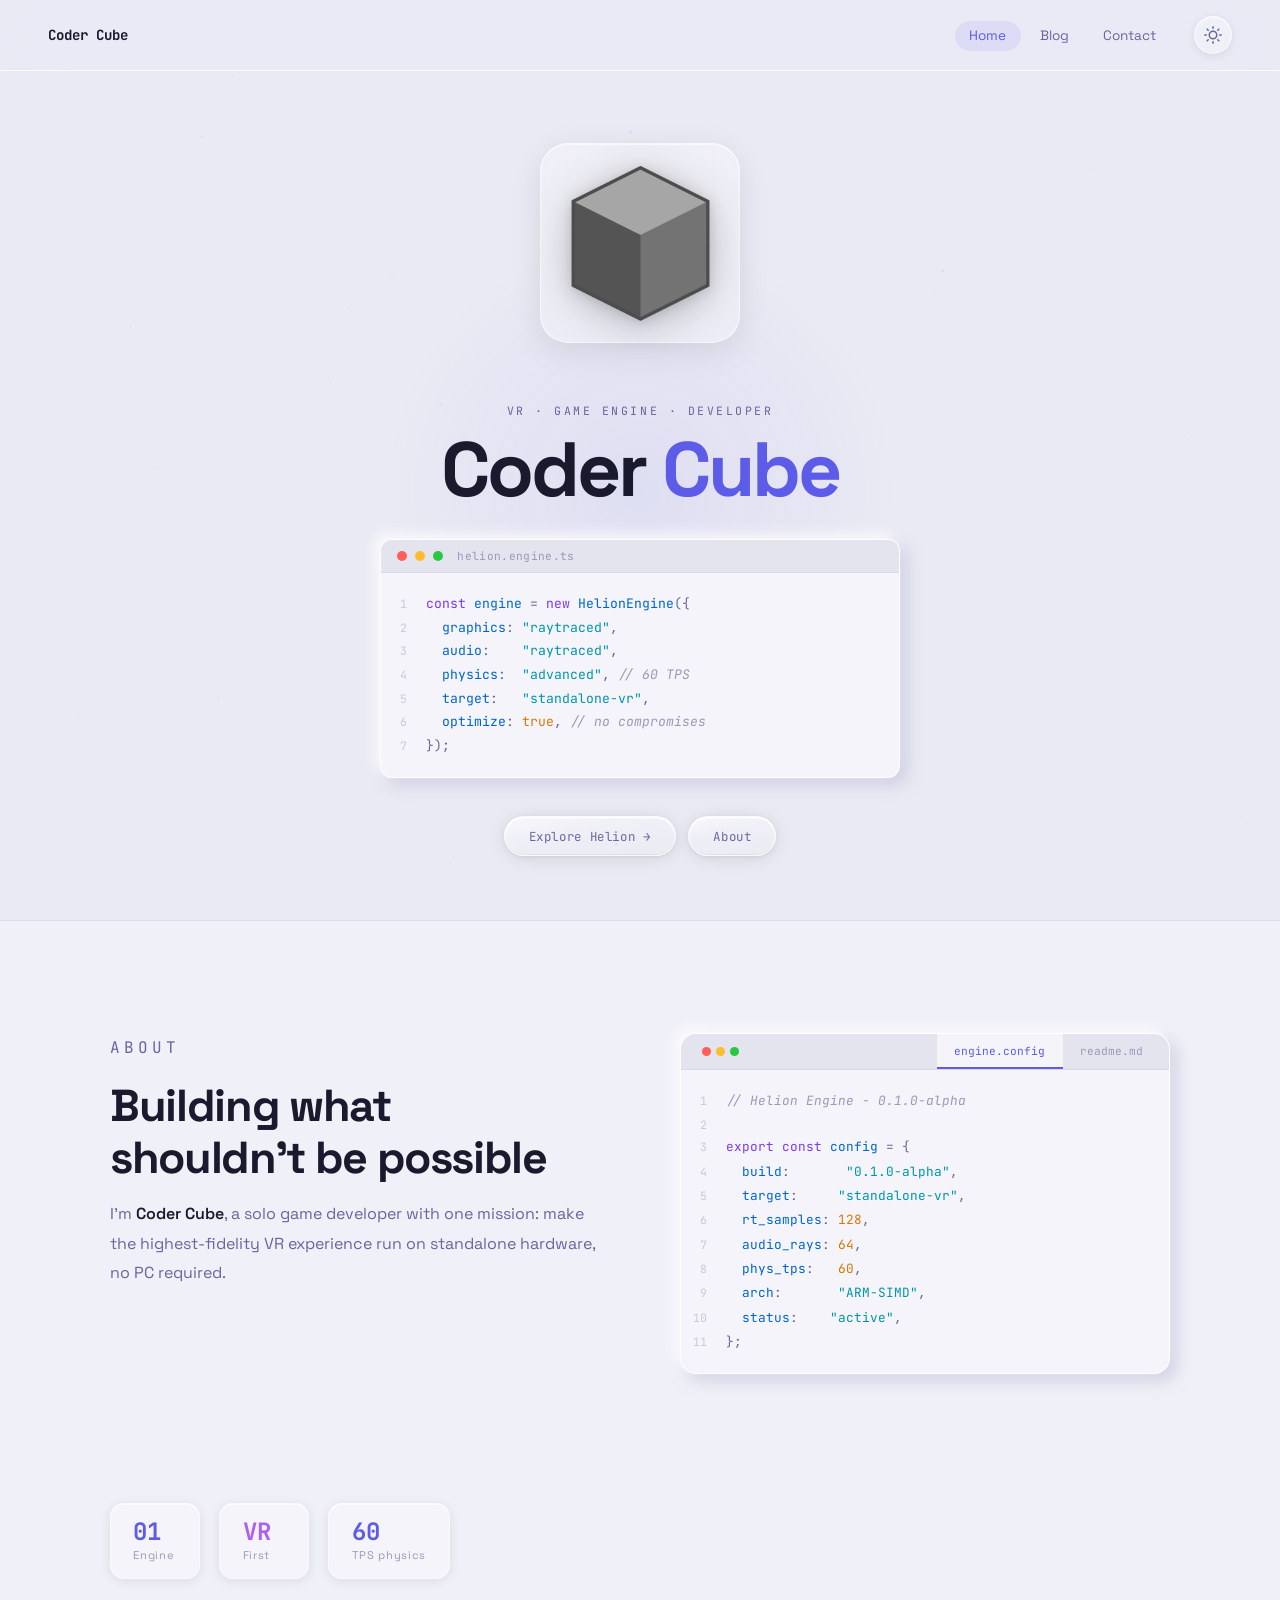
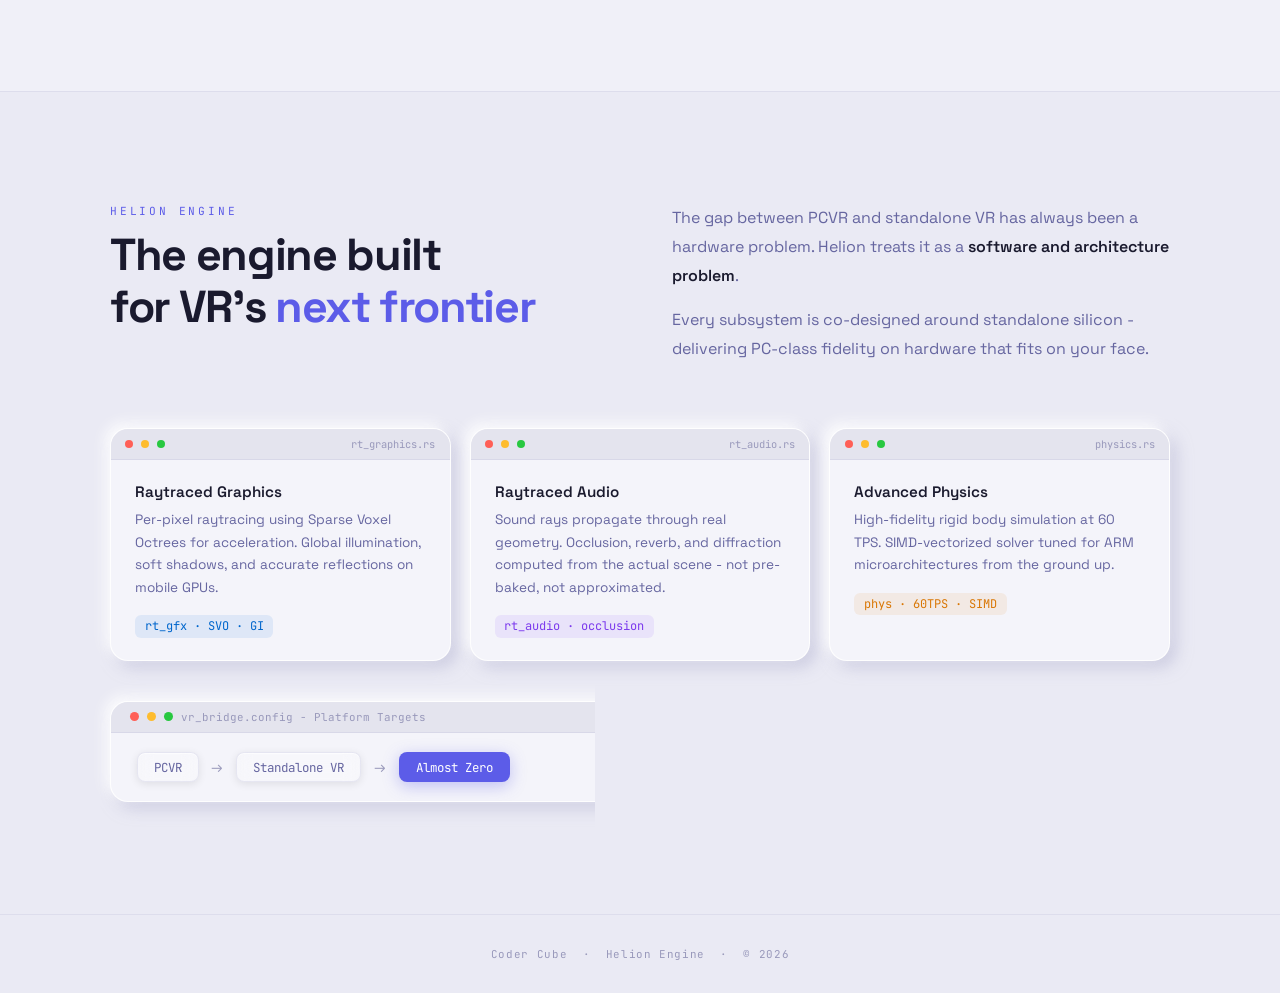
==== index.html @ 8d39a6b2 "Rename 'home.html' to 'index.html' so GitHub pages will work" ====
<!DOCTYPE html>
<html lang="en">
<head>
<meta charset="UTF-8" />
<meta name="viewport" content="width=device-width, initial-scale=1.0" />
<title>Coder Cube - Home</title>
<link href="https://fonts.googleapis.com/css2?family=Space+Grotesk:wght@300;400;500;600;700&family=JetBrains+Mono:wght@400;500;700&display=swap" rel="stylesheet" />
<link rel="stylesheet" href="site.css" />
<link rel="icon" href="uploads/cube.png" />

<template id="__bundler_thumbnail" data-bg-color="#eaeaf4">
  <svg viewBox="0 0 800 600" xmlns="http://www.w3.org/2000/svg">
    <rect width="800" height="600" fill="#eaeaf4"/>
    <rect x="260" y="180" width="280" height="240" rx="20" fill="#dddde8"/>
    <text x="400" y="420" text-anchor="middle" fill="#5c5ce8" font-size="22" font-family="monospace">Coder Cube</text>
  </svg>
</template>

<style>
  #hero {
    position: relative; min-height: 100vh;
    display: flex; flex-direction: column;
    align-items: center; justify-content: center;
    padding: 8rem 2rem 4rem; z-index: 1;
  }
  .hero-glow {
    position: absolute; width: 520px; height: 520px; border-radius: 50%;
    background: radial-gradient(circle, rgba(92,92,232,0.08) 0%, transparent 70%);
    pointer-events: none; animation: breathe 7s ease-in-out infinite;
  }
  @keyframes breathe { 0%,100%{transform:scale(1)} 50%{transform:scale(1.1)} }

  .cube-stage {
    position: relative; width: 230px; height: 230px;
    display: flex; align-items: center; justify-content: center;
    margin-bottom: 2.8rem;
  }
  .cube-nm-base {
    width: 200px; height: 200px; border-radius: 28px;
    background: var(--glass-bg);
    backdrop-filter: blur(20px);
    -webkit-backdrop-filter: blur(20px);
    border: 1px solid var(--glass-border);
    box-shadow: 0 8px 32px var(--glass-shadow), inset 0 1px 0 var(--glass-shine);
    display: flex; align-items: center; justify-content: center;
    transition: background 0.4s, box-shadow 0.4s;
  }
  .cube-img {
    width: 155px; height: 155px; object-fit: contain;
    filter: drop-shadow(0 6px 22px rgba(0,0,0,0.22)) drop-shadow(0 2px 6px rgba(0,0,0,0.14));
    animation: float 7s ease-in-out infinite;
  }
  html.dark .cube-img {
    filter: drop-shadow(0 6px 28px rgba(255,255,255,0.16)) drop-shadow(0 2px 8px rgba(255,255,255,0.08));
  }
  @keyframes float { 0%,100%{transform:translateY(0)} 50%{transform:translateY(-10px)} }

  .hero-label {
    font-family: var(--font-mono); font-size: 0.72rem;
    color: var(--mid); letter-spacing: 0.22em; text-transform: uppercase;
    margin-bottom: 0.8rem; opacity: 0; animation: fade-up 0.7s 0.1s forwards;
  }
  .hero-title {
    font-size: clamp(2.8rem, 6vw, 5.5rem); font-weight: 700;
    letter-spacing: -0.04em; text-align: center;
    line-height: 1; margin-bottom: 2rem;
    opacity: 0; animation: fade-up 0.7s 0.2s forwards;
  }
  .hero-title .accent { color: var(--accent); }

  .hero-code-wrap {
    background: var(--code-bg); border-radius: 12px;
    box-shadow: var(--nm-out); border: 1px solid var(--card-border);
    overflow: hidden; margin-bottom: 2.4rem;
    width: 100%; max-width: 520px;
    opacity: 0; animation: fade-up 0.7s 0.5s forwards;
    transition: background 0.4s, box-shadow 0.4s, border-color 0.4s;
  }

  .hero-cta {
    display: flex; gap: 0.8rem; flex-wrap: wrap;
    justify-content: center;
    opacity: 0; animation: fade-up 0.7s 0.8s forwards;
  }

  @keyframes fade-up { from{opacity:0;transform:translateY(14px)} to{opacity:1;transform:translateY(0)} }

  #about { background: var(--bg2); transition: background 0.4s; }
  .about-grid { display: grid; grid-template-columns: 1fr 1fr; gap: 5rem; align-items: start; }
  .about-text p { color: var(--mid); line-height: 1.85; font-size: 1rem; margin-bottom: 1.1rem; }
  .about-text p strong { color: var(--ink); font-weight: 600; }

  .stat-row { display: flex; gap: 1.2rem; margin-top: 2rem; flex-wrap: wrap; }
  .stat-card {
    background: var(--glass-bg); border-radius: 14px;
    /*backdrop-filter: blur(12px); -webkit-backdrop-filter: blur(12px);*/
    box-shadow: 0 2px 12px var(--glass-shadow), inset 0 1px 0 var(--glass-shine);
    border: 1px solid var(--glass-border);
    padding: 1rem 1.4rem; min-width: 90px;
    transition: background 0.4s;
  }
  .stat-card {
  transform: translateZ(0);
}
  .stat-num { font-family: var(--font-mono); font-size: 1.5rem; font-weight: 700; color: var(--accent); line-height: 1; margin-bottom: 0.25rem; }
  .stat-label { font-size: 0.7rem; color: var(--dim); letter-spacing: 0.06em; }

  .editor-panel {
    background: var(--code-bg); border-radius: 16px;
    box-shadow: var(--nm-out); border: 1px solid var(--card-border);
    overflow: hidden; transition: background 0.4s, box-shadow 0.4s, border-color 0.4s;
  }
  .editor-tabs {
    background: var(--surface); display: flex; align-items: center;
    border-bottom: 1px solid var(--tab-border); padding: 0 0.5rem;
    transition: background 0.4s, border-color 0.4s;
  }
  .editor-tab { padding: 0.6rem 1.1rem; font-family: var(--font-mono); font-size: 0.7rem; color: var(--dim); border-bottom: 2px solid transparent; cursor: default; }
  .editor-tab.active { color: var(--accent); border-bottom-color: var(--accent); background: var(--code-bg); transition: background 0.4s; }
  .editor-tab-dots { display: flex; gap: 5px; align-items: center; padding: 0 0.8rem; margin-right: auto; }
  .editor-code { padding: 1.2rem 0; font-family: var(--font-mono); font-size: 0.8rem; line-height: 1.9; }

  #helion { background: var(--bg); transition: background 0.4s; }
  .engine-top { display: grid; grid-template-columns: 1fr 1fr; gap: 4rem; align-items: start; margin-bottom: 3rem; }
  .engine-desc { color: var(--mid); line-height: 1.8; font-size: 1rem; }
  .engine-desc p { margin-bottom: 1rem; }
  .engine-desc strong { color: var(--ink); font-weight: 600; }

  .features-grid { display: grid; grid-template-columns: repeat(3,1fr); gap: 1.2rem; }
  .feature-card {
    background: var(--code-bg); border-radius: var(--radius);
    box-shadow: var(--nm-out); border: 1px solid var(--card-border);
    overflow: hidden; transition: transform 0.25s, box-shadow 0.25s, background 0.4s, border-color 0.4s;
    cursor: default;
  }
  .feature-card:hover { transform: translateY(-4px); }
  .feat-code-header {
    background: var(--surface); padding: 0.5rem 0.9rem;
    display: flex; align-items: center; gap: 0.5rem;
    border-bottom: 1px solid var(--tab-border);
    transition: background 0.4s, border-color 0.4s;
  }
  .feat-code-dot { width: 8px; height: 8px; border-radius: 50%; }
  .feat-filename { font-family: var(--font-mono); font-size: 0.65rem; color: var(--dim); margin-left: auto; }
  .feat-body { padding: 1.4rem 1.5rem; }
  .feat-title { font-size: 0.95rem; font-weight: 600; margin-bottom: 0.5rem; }
  .feat-desc { font-size: 0.85rem; color: var(--mid); line-height: 1.65; }
  .token { font-family: var(--font-mono); font-size: 0.75rem; display: inline-block; margin-top: 1rem; padding: 0.2rem 0.6rem; border-radius: 6px; }
  .token-blue   { background: rgba(0,102,204,0.09);  color: var(--code-fn); }
  .token-purple { background: rgba(124,58,237,0.09); color: var(--code-kw); }
  .token-amber  { background: rgba(217,119,6,0.09);  color: var(--code-num); }

  .vr-bar {
    margin-top: 2.5rem; background: var(--code-bg); border-radius: var(--radius);
    box-shadow: var(--nm-out); border: 1px solid var(--card-border); overflow: hidden;
    transition: background 0.4s, box-shadow 0.4s, border-color 0.4s;
  }
  .vr-bar-header {
    background: var(--surface); padding: 0.5rem 1.2rem;
    border-bottom: 1px solid var(--tab-border);
    display: flex; align-items: center; gap: 0.5rem;
    transition: background 0.4s, border-color 0.4s;
  }
  .vr-bar-title { font-family: var(--font-mono); font-size: 0.68rem; color: var(--dim); }
  .vr-bar-body {
    padding: 1.2rem 1.6rem; display: flex; align-items: center;
    justify-content: space-between; flex-wrap: wrap; gap: 1rem;
  }
  .vr-flow { display: flex; align-items: center; gap: 0.8rem; }
  .vr-node {
    padding: 0.35rem 1rem; border-radius: 8px;
    border: 1px solid var(--tab-border); color: var(--mid); font-size: 0.78rem;
    font-family: var(--font-mono);
    background: var(--glass-bg); backdrop-filter: blur(8px);
    box-shadow: 0 2px 8px var(--glass-shadow), inset 0 1px 0 var(--glass-shine);
    transition: background 0.4s, border-color 0.4s;
  }
  .vr-node.hi {
    background: var(--accent); color: #fff;
    border-color: transparent; box-shadow: 0 4px 16px rgba(92,92,232,0.35);
  }
  .vr-arrow { color: var(--dim); font-size: 0.9rem; }

  @media (max-width: 768px) {
    .about-grid, .engine-top { grid-template-columns: 1fr; gap: 2.5rem; }
    .features-grid { grid-template-columns: 1fr; }
  }
</style>
</head>
<body>

<canvas id="canvas-bg"></canvas>

<nav>
  <a href="index.html" class="nav-logo">
    Coder Cube
  </a>
  <div class="nav-right">
    <ul class="nav-links">
      <li><a href="index.html" class="active">Home</a></li>
      <li><a href="blog.html">Blog</a></li>
      <li><a href="contact.html">Contact</a></li>
    </ul>
    <button class="theme-toggle" id="themeToggle" aria-label="Toggle dark mode">
      <svg class="toggle-icon icon-sun" viewBox="0 0 24 24" fill="none" stroke-width="2" stroke-linecap="round" stroke-linejoin="round"><circle cx="12" cy="12" r="5"/><line x1="12" y1="1" x2="12" y2="3"/><line x1="12" y1="21" x2="12" y2="23"/><line x1="4.22" y1="4.22" x2="5.64" y2="5.64"/><line x1="18.36" y1="18.36" x2="19.78" y2="19.78"/><line x1="1" y1="12" x2="3" y2="12"/><line x1="21" y1="12" x2="23" y2="12"/><line x1="4.22" y1="19.78" x2="5.64" y2="18.36"/><line x1="18.36" y1="5.64" x2="19.78" y2="4.22"/></svg>
      <svg class="toggle-icon icon-moon" viewBox="0 0 24 24" fill="none" stroke-width="2" stroke-linecap="round" stroke-linejoin="round"><path d="M21 12.79A9 9 0 1 1 11.21 3 7 7 0 0 0 21 12.79z"/></svg>
    </button>
  </div>
</nav>

<!-- HERO -->
<section id="hero">
  <div class="hero-glow"></div>
  <div class="cube-stage">
    <div class="cube-nm-base">
      <img class="cube-img" src="uploads/cube.png" alt="Coder Cube" id="cubeImg" />
    </div>
  </div>
  <p class="hero-label">VR · Game Engine · Developer</p>
  <h1 class="hero-title">Coder&nbsp;<span class="accent">Cube</span></h1>
  <div class="hero-code-wrap">
    <div class="code-titlebar">
      <div class="code-dot" style="background:#ff5f57"></div>
      <div class="code-dot" style="background:#febc2e"></div>
      <div class="code-dot" style="background:#28c840"></div>
      <span class="code-filename">helion.engine.ts</span>
    </div>
    <div class="code-body">
      <div class="code-line"><span class="ln">1</span><span class="kw">const</span>&nbsp;<span class="fn">engine</span>&nbsp;<span class="pun">=</span>&nbsp;<span class="kw">new</span>&nbsp;<span class="fn">HelionEngine</span><span class="pun">({</span></div>
      <div class="code-line"><span class="ln">2</span>&nbsp;&nbsp;<span class="fn">graphics</span><span class="pun">:</span>&nbsp;<span class="str">"raytraced"</span><span class="pun">,</span></div>
      <div class="code-line"><span class="ln">3</span>&nbsp;&nbsp;<span class="fn">audio</span><span class="pun">:</span>&nbsp;&nbsp;&nbsp;&nbsp;<span class="str">"raytraced"</span><span class="pun">,</span></div>
      <div class="code-line"><span class="ln">4</span>&nbsp;&nbsp;<span class="fn">physics</span><span class="pun">:</span>&nbsp;&nbsp;<span class="str">"advanced"</span><span class="pun">,</span>&nbsp;<span class="cmt">// 60 TPS</span></div>
      <div class="code-line"><span class="ln">5</span>&nbsp;&nbsp;<span class="fn">target</span><span class="pun">:</span>&nbsp;&nbsp;&nbsp;<span class="str">"standalone-vr"</span><span class="pun">,</span></div>
      <div class="code-line"><span class="ln">6</span>&nbsp;&nbsp;<span class="fn">optimize</span><span class="pun">:</span>&nbsp;<span class="num">true</span><span class="pun">,</span>&nbsp;<span class="cmt">// no compromises</span></div>
      <div class="code-line"><span class="ln">7</span><span class="pun">});</span></div>
    </div>
  </div>
  <div class="hero-cta">
    <a href="#helion" class="btn">Explore Helion →</a>
    <a href="#about" class="btn">About</a>
  </div>
</section>

<hr class="divider" />

<!-- ABOUT -->
<section id="about">
  <div class="container">
    <div class="about-grid">
      <div class="about-text reveal">
        <p class="section-eyebrow">About</p>
        <h2 class="section-title">Building what<br>shouldn't be possible</h2>
        <p>I'm <strong>Coder Cube</strong>, a solo game developer with one mission: make the highest-fidelity VR experience run on standalone hardware, no PC required.</p>
        <p>Helion Engine bridges the gap from <strong>PCVR → Standalone VR → almost zero overhead</strong>. Every system; ray traversal, physics, audio propagation; is co-designed around standalone VR silicon from day one.</p>
        <p>Not ported. <strong>Built for it.</strong></p>
        <div class="stat-row">
          <div class="stat-card"><div class="stat-num">01</div><div class="stat-label">Engine</div></div>
          <div class="stat-card"><div class="stat-num" style="color:var(--accent2)">VR</div><div class="stat-label">First</div></div>
          <div class="stat-card"><div class="stat-num">60</div><div class="stat-label">TPS physics</div></div>
        </div>
      </div>
      <div class="editor-panel reveal">
        <div class="editor-tabs">
          <div class="editor-tab-dots">
            <div class="code-dot" style="background:#ff5f57;width:9px;height:9px"></div>
            <div class="code-dot" style="background:#febc2e;width:9px;height:9px"></div>
            <div class="code-dot" style="background:#28c840;width:9px;height:9px"></div>
          </div>
          <div class="editor-tab active">engine.config</div>
          <div class="editor-tab">readme.md</div>
        </div>
        <div class="editor-code">
          <div class="code-line"><span class="ln">1</span><span class="cmt">// Helion Engine - 0.1.0-alpha</span></div>
          <div class="code-line"><span class="ln">2</span></div>
          <div class="code-line"><span class="ln">3</span><span class="kw">export</span>&nbsp;<span class="kw">const</span>&nbsp;<span class="fn">config</span>&nbsp;<span class="pun">= {</span></div>
          <div class="code-line"><span class="ln">4</span>&nbsp;&nbsp;<span class="fn">build</span><span class="pun">:</span>&nbsp;&nbsp;&nbsp;&nbsp;&nbsp;&nbsp;&nbsp;<span class="str">"0.1.0-alpha"</span><span class="pun">,</span></div>
          <div class="code-line"><span class="ln">5</span>&nbsp;&nbsp;<span class="fn">target</span><span class="pun">:</span>&nbsp;&nbsp;&nbsp;&nbsp;&nbsp;<span class="str">"standalone-vr"</span><span class="pun">,</span></div>
          <div class="code-line"><span class="ln">6</span>&nbsp;&nbsp;<span class="fn">rt_samples</span><span class="pun">:</span>&nbsp;<span class="num">128</span><span class="pun">,</span></div>
          <div class="code-line"><span class="ln">7</span>&nbsp;&nbsp;<span class="fn">audio_rays</span><span class="pun">:</span>&nbsp;<span class="num">64</span><span class="pun">,</span></div>
          <div class="code-line"><span class="ln">8</span>&nbsp;&nbsp;<span class="fn">phys_tps</span><span class="pun">:</span>&nbsp;&nbsp;&nbsp;<span class="num">60</span><span class="pun">,</span></div>
          <div class="code-line"><span class="ln">9</span>&nbsp;&nbsp;<span class="fn">arch</span><span class="pun">:</span>&nbsp;&nbsp;&nbsp;&nbsp;&nbsp;&nbsp;&nbsp;<span class="str">"ARM-SIMD"</span><span class="pun">,</span></div>
          <div class="code-line"><span class="ln">10</span>&nbsp;&nbsp;<span class="fn">status</span><span class="pun">:</span>&nbsp;&nbsp;&nbsp;&nbsp;<span class="str">"active"</span><span class="pun">,</span></div>
          <div class="code-line"><span class="ln">11</span><span class="pun">};</span></div>
        </div>
      </div>
    </div>
  </div>
</section>

<hr class="divider" />

<!-- HELION ENGINE -->
<section id="helion">
  <div class="container">
    <div class="engine-top reveal">
      <div>
        <p class="section-eyebrow">Helion Engine</p>
        <h2 class="section-title">The engine built<br>for VR's <span style="color:var(--accent)">next frontier</span></h2>
      </div>
      <div class="engine-desc">
        <p>The gap between PCVR and standalone VR has always been a hardware problem. Helion treats it as a <strong>software and architecture problem</strong>.</p>
        <p>Every subsystem is co-designed around standalone silicon - delivering PC-class fidelity on hardware that fits on your face.</p>
      </div>
    </div>
    <div class="features-grid">
      <div class="feature-card reveal">
        <div class="feat-code-header">
          <div class="feat-code-dot" style="background:#ff5f57"></div>
          <div class="feat-code-dot" style="background:#febc2e"></div>
          <div class="feat-code-dot" style="background:#28c840"></div>
          <span class="feat-filename">rt_graphics.rs</span>
        </div>
        <div class="feat-body">
          <div class="feat-title">Raytraced Graphics</div>
          <p class="feat-desc">Per-pixel raytracing using Sparse Voxel Octrees for acceleration. Global illumination, soft shadows, and accurate reflections on mobile GPUs.</p>
          <span class="token token-blue">rt_gfx · SVO · GI</span>
        </div>
      </div>
      <div class="feature-card reveal">
        <div class="feat-code-header">
          <div class="feat-code-dot" style="background:#ff5f57"></div>
          <div class="feat-code-dot" style="background:#febc2e"></div>
          <div class="feat-code-dot" style="background:#28c840"></div>
          <span class="feat-filename">rt_audio.rs</span>
        </div>
        <div class="feat-body">
          <div class="feat-title">Raytraced Audio</div>
          <p class="feat-desc">Sound rays propagate through real geometry. Occlusion, reverb, and diffraction computed from the actual scene - not pre-baked, not approximated.</p>
          <span class="token token-purple">rt_audio · occlusion</span>
        </div>
      </div>
      <div class="feature-card reveal">
        <div class="feat-code-header">
          <div class="feat-code-dot" style="background:#ff5f57"></div>
          <div class="feat-code-dot" style="background:#febc2e"></div>
          <div class="feat-code-dot" style="background:#28c840"></div>
          <span class="feat-filename">physics.rs</span>
        </div>
        <div class="feat-body">
          <div class="feat-title">Advanced Physics</div>
          <p class="feat-desc">High-fidelity rigid body simulation at 60 TPS. SIMD-vectorized solver tuned for ARM microarchitectures from the ground up.</p>
          <span class="token token-amber">phys · 60TPS · SIMD</span>
        </div>
      </div>
    </div>
    <div class="vr-bar reveal">
      <div class="vr-bar-header">
        <div class="feat-code-dot" style="background:#ff5f57;width:9px;height:9px"></div>
        <div class="feat-code-dot" style="background:#febc2e;width:9px;height:9px"></div>
        <div class="feat-code-dot" style="background:#28c840;width:9px;height:9px"></div>
        <span class="vr-bar-title">vr_bridge.config - Platform Targets</span>
      </div>
      <div class="vr-bar-body">
        <div class="vr-flow">
          <span class="vr-node">PCVR</span>
          <span class="vr-arrow">→</span>
          <span class="vr-node">Standalone VR</span>
          <span class="vr-arrow">→</span>
          <span class="vr-node hi">Almost Zero</span>
        </div>
        <span style="font-family:var(--font-mono);font-size:0.72rem;color:var(--dim)">// bridging the gap</span>
      </div>
    </div>
  </div>
</section>

<footer>Coder Cube &nbsp;·&nbsp; Helion Engine &nbsp;·&nbsp; © 2026</footer>

<script>
document.getElementById('themeToggle').addEventListener('click', () => {
  const dark = document.documentElement.classList.toggle('dark');
  localStorage.setItem('cc-theme', dark ? 'dark' : 'light');
});

const canvas = document.getElementById('canvas-bg');
const ctx = canvas.getContext('2d');
let W, H, pts = [];
function resize(){ W = canvas.width = innerWidth; H = canvas.height = innerHeight; }
resize(); window.addEventListener('resize', resize);
for(let i=0;i<40;i++) pts.push({ x:Math.random()*W, y:Math.random()*H, vx:(Math.random()-.5)*.15, vy:(Math.random()-.5)*.15, r:Math.random()*1.2+.4, a:Math.random()*.2+.05 });
function draw(){
  ctx.clearRect(0,0,W,H);
  for(let i=0;i<pts.length;i++){
    const p=pts[i];
    for(let j=i+1;j<pts.length;j++){
      const q=pts[j],d=Math.hypot(p.x-q.x,p.y-q.y);
      if(d<130){ ctx.strokeStyle=`rgba(92,92,232,${.05*(1-d/130)})`; ctx.lineWidth=.5; ctx.beginPath(); ctx.moveTo(p.x,p.y); ctx.lineTo(q.x,q.y); ctx.stroke(); }
    }
    ctx.beginPath(); ctx.arc(p.x,p.y,p.r,0,Math.PI*2);
    ctx.fillStyle=`rgba(92,92,232,${p.a})`; ctx.fill();
    p.x+=p.vx; p.y+=p.vy;
    if(p.x<0||p.x>W) p.vx*=-1;
    if(p.y<0||p.y>H) p.vy*=-1;
  }
  requestAnimationFrame(draw);
}
draw();

const stage = document.querySelector('.cube-stage');
const img = document.getElementById('cubeImg');
document.addEventListener('mousemove', e => {
  const r = stage.getBoundingClientRect();
  const dx = (e.clientX-(r.left+r.width/2))/200;
  const dy = (e.clientY-(r.top+r.height/2))/200;
  img.style.transform = `perspective(500px) rotateY(${dx*14}deg) rotateX(${-dy*10}deg)`;
});

const io = new IntersectionObserver(entries => {
  entries.forEach(e => { if(e.isIntersecting){ e.target.classList.add('visible'); io.unobserve(e.target); }});
}, {threshold:0.1});
document.querySelectorAll('.reveal').forEach(r => io.observe(r));
</script>
</body>
</html>
---- site.css ----
/* ═══════════════════════════════════════════
   site.css — shared styles for all pages
   Coder Cube portfolio
═══════════════════════════════════════════ */

/* ── Variables ── */
:root {
  --bg:      #eaeaf4;
  --bg2:     #f0f0f8;
  --surface: #e4e4ee;
  --code-bg: #f4f4fa;

  --accent:  #5c5ce8;
  --accent2: #b060f0;
  --accentd: #3a3ab8;

  --ink:  #1a1a2e;
  --mid:  #6666a0;
  --dim:  #9999bb;

  --code-str: #0095a8;
  --code-kw:  #7c3aed;
  --code-fn:  #0066cc;
  --code-num: #d97706;
  --code-cmt: #9999bb;
  --code-ln:  #c8c8de;

  --nm-light: rgba(255,255,255,0.88);
  --nm-dark:  rgba(175,175,205,0.55);
  --nm-out:   -5px -5px 14px var(--nm-light), 6px 6px 16px var(--nm-dark);
  --nm-in:    inset 4px 4px 10px var(--nm-dark), inset -3px -3px 8px var(--nm-light);

  --nav-bg:      rgba(234,234,244,0.6);
  --nav-border:  rgba(255,255,255,0.75);
  --divider:     rgba(180,180,210,0.25);
  --card-border: rgba(255,255,255,0.9);
  --tab-border:  rgba(180,180,210,0.25);

  --glass-bg:       rgba(255,255,255,0.28);
  --glass-border:   rgba(255,255,255,0.55);
  --glass-shine:    rgba(255,255,255,0.65);
  --glass-shadow:   rgba(0,0,0,0.09);
  --glass-hover-bg: rgba(255,255,255,0.42);

  --font-head: 'Space Grotesk', sans-serif;
  --font-mono: 'JetBrains Mono', monospace;
  --radius: 18px;
}

html.dark {
  --bg:      #080808;
  --bg2:     #0d0d0d;
  --surface: #111111;
  --code-bg: #0a0a0a;

  --ink:  #f0f0f0;
  --mid:  #888899;
  --dim:  #404050;

  --code-str: #34d4ee;
  --code-kw:  #b79dfa;
  --code-fn:  #70b5fa;
  --code-num: #fb923c;
  --code-cmt: #444455;
  --code-ln:  #252530;

  --nm-light: rgba(255,255,255,0.03);
  --nm-dark:  rgba(0,0,0,0.7);
  --nm-out:   -4px -4px 12px var(--nm-light), 5px 5px 16px var(--nm-dark);
  --nm-in:    inset 3px 3px 8px var(--nm-dark), inset -2px -2px 6px var(--nm-light);

  --nav-bg:      rgba(8,8,8,0.85);
  --nav-border:  rgba(255,255,255,0.06);
  --divider:     rgba(255,255,255,0.05);
  --card-border: rgba(255,255,255,0.06);
  --tab-border:  rgba(255,255,255,0.06);

  --glass-bg:       rgba(255,255,255,0.06);
  --glass-border:   rgba(255,255,255,0.13);
  --glass-shine:    rgba(255,255,255,0.06);
  --glass-shadow:   rgba(0,0,0,0.6);
  --glass-hover-bg: rgba(255,255,255,0.11);
}

/* ── Reset ── */
*, *::before, *::after { box-sizing: border-box; margin: 0; padding: 0; }
html { scroll-behavior: smooth; }
body {
  background: var(--bg);
  color: var(--ink);
  font-family: var(--font-head);
  overflow-x: hidden;
  transition: background 0.4s ease, color 0.4s ease;
  min-height: 100vh;
}

/* ── NAV ── */
nav {
  position: fixed; top: 0; left: 0; right: 0; z-index: 100;
  display: flex; align-items: center; justify-content: space-between;
  padding: 1rem 3rem;
  background: var(--nav-bg);
  backdrop-filter: blur(28px) saturate(180%);
  -webkit-backdrop-filter: blur(28px) saturate(180%);
  border-bottom: 1px solid var(--nav-border);
  transition: background 0.4s, border-color 0.4s;
}
.nav-logo {
  font-family: var(--font-mono); font-size: 0.88rem;
  color: var(--ink); text-decoration: none; font-weight: 700;
  display: flex; align-items: center; gap: 0.55rem;
  transition: color 0.2s;
}
.nav-logo:hover { color: var(--accent); }
.nav-logo-badge {
  background: var(--accent); color: #fff;
  font-size: 0.6rem; padding: 0.15rem 0.5rem;
  border-radius: 4px; font-weight: 500; letter-spacing: 0.06em;
}
.nav-right { display: flex; align-items: center; gap: 1.5rem; }
.nav-links { display: flex; gap: 0.3rem; list-style: none; }
.nav-links a {
  color: var(--mid); text-decoration: none; font-size: 0.85rem;
  padding: 0.4rem 0.9rem; border-radius: 20px;
  transition: color 0.2s, background 0.2s;
}
.nav-links a:hover { color: var(--accent); background: rgba(92,92,232,0.07); }
.nav-links a.active { color: var(--accent); background: rgba(92,92,232,0.1); }

/* Theme toggle */
.theme-toggle {
  width: 38px; height: 38px; border-radius: 50%;
  background: var(--glass-bg);
  backdrop-filter: blur(12px);
  -webkit-backdrop-filter: blur(12px);
  border: 1px solid var(--glass-border);
  box-shadow: 0 2px 8px var(--glass-shadow), inset 0 1px 0 var(--glass-shine);
  display: flex; align-items: center; justify-content: center;
  cursor: pointer; position: relative; overflow: hidden;
  transition: background 0.2s, box-shadow 0.2s;
  flex-shrink: 0;
}
.theme-toggle:hover { background: var(--glass-hover-bg); }
.theme-toggle:active { box-shadow: inset 0 2px 6px rgba(0,0,0,0.15); }
.toggle-icon {
  position: absolute; width: 18px; height: 18px;
  transition: transform 0.45s cubic-bezier(0.34,1.56,0.64,1), opacity 0.3s;
  stroke: var(--mid);
}
.icon-sun  { opacity: 1; transform: rotate(0deg) scale(1); }
.icon-moon { opacity: 0; transform: rotate(-90deg) scale(0.5); }
html.dark .icon-sun  { opacity: 0; transform: rotate(90deg) scale(0.5); }
html.dark .icon-moon { opacity: 1; transform: rotate(0deg) scale(1); }

/* ── GLASS BUTTONS ── */
.btn {
  display: inline-flex; align-items: center; gap: 0.5rem;
  padding: 0.65rem 1.5rem; border-radius: 50px;
  font-family: var(--font-mono); font-size: 0.78rem;
  letter-spacing: 0.05em; text-decoration: none;
  cursor: pointer; user-select: none;
  /* layered gradient: bright top edge → semi-transparent body */
  background:
    linear-gradient(
      160deg,
      rgba(255,255,255,0.55) 0%,
      rgba(255,255,255,0.18) 40%,
      rgba(255,255,255,0.10) 100%
    );
  backdrop-filter: blur(28px) saturate(200%);
  -webkit-backdrop-filter: blur(28px) saturate(200%);
  border: 1px solid rgba(255,255,255,0.65);
  box-shadow:
    0 2px 18px rgba(0,0,0,0.10),
    0 1px 4px rgba(0,0,0,0.07),
    inset 0 1.5px 0 rgba(255,255,255,0.90),
    inset 0 -1px 0 rgba(0,0,0,0.06),
    inset 1px 0 0 rgba(255,255,255,0.35),
    inset -1px 0 0 rgba(255,255,255,0.35);
  color: var(--mid);
  transition: background 0.22s ease, box-shadow 0.22s ease,
              color 0.2s ease, transform 0.15s ease, border-color 0.2s ease;
  white-space: nowrap;
  position: relative; overflow: hidden;
}
/* subtle inner sheen overlay */
.btn::before {
  content: '';
  position: absolute; inset: 0;
  border-radius: inherit;
  background: linear-gradient(180deg, rgba(255,255,255,0.22) 0%, transparent 60%);
  pointer-events: none;
}
.btn:hover {
  background:
    linear-gradient(
      160deg,
      rgba(255,255,255,0.70) 0%,
      rgba(255,255,255,0.28) 40%,
      rgba(255,255,255,0.16) 100%
    );
  box-shadow:
    0 6px 28px rgba(0,0,0,0.13),
    0 2px 6px rgba(0,0,0,0.08),
    inset 0 1.5px 0 rgba(255,255,255,0.95),
    inset 0 -1px 0 rgba(0,0,0,0.06),
    inset 1px 0 0 rgba(255,255,255,0.4),
    inset -1px 0 0 rgba(255,255,255,0.4);
  transform: translateY(-1px);
  color: var(--ink);
}
.btn:active {
  transform: translateY(0);
  box-shadow:
    0 1px 4px rgba(0,0,0,0.10),
    inset 0 2px 8px rgba(0,0,0,0.10),
    inset 0 1px 0 rgba(255,255,255,0.6);
}

/* Dark mode glass */
html.dark .btn {
  background:
    linear-gradient(
      160deg,
      rgba(255,255,255,0.14) 0%,
      rgba(255,255,255,0.06) 50%,
      rgba(255,255,255,0.03) 100%
    );
  border-color: rgba(255,255,255,0.16);
  box-shadow:
    0 2px 20px rgba(0,0,0,0.55),
    0 1px 4px rgba(0,0,0,0.4),
    inset 0 1.5px 0 rgba(255,255,255,0.14),
    inset 0 -1px 0 rgba(0,0,0,0.3);
}
html.dark .btn::before {
  background: linear-gradient(180deg, rgba(255,255,255,0.07) 0%, transparent 60%);
}
html.dark .btn:hover {
  background:
    linear-gradient(
      160deg,
      rgba(255,255,255,0.20) 0%,
      rgba(255,255,255,0.10) 50%,
      rgba(255,255,255,0.05) 100%
    );
  box-shadow:
    0 6px 32px rgba(0,0,0,0.6),
    0 2px 8px rgba(0,0,0,0.45),
    inset 0 1.5px 0 rgba(255,255,255,0.18),
    inset 0 -1px 0 rgba(0,0,0,0.3);
  color: var(--ink);
}
html.dark .btn:active {
  box-shadow:
    0 1px 4px rgba(0,0,0,0.5),
    inset 0 2px 10px rgba(0,0,0,0.4),
    inset 0 1px 0 rgba(255,255,255,0.08);
}

/* Platform-specific hover colors */
.btn-email:hover   { background: linear-gradient(160deg,rgba(255,255,255,0.7) 0%,rgba(92,92,232,0.15) 100%);  border-color: rgba(92,92,232,0.35);  color: var(--accent); }
.btn-youtube:hover { background: linear-gradient(160deg,rgba(255,255,255,0.7) 0%,rgba(255,50,50,0.12) 100%);  border-color: rgba(255,50,50,0.3);   color: #c40000; }
.btn-github:hover  { background: linear-gradient(160deg,rgba(255,255,255,0.7) 0%,rgba(80,80,100,0.12) 100%);  border-color: rgba(80,80,100,0.25);  color: var(--ink); }

html.dark .btn-email:hover   { background: linear-gradient(160deg,rgba(255,255,255,0.14) 0%,rgba(130,130,255,0.22) 100%); border-color: rgba(130,130,255,0.35); color: #b0b0ff; }
html.dark .btn-youtube:hover { background: linear-gradient(160deg,rgba(255,255,255,0.14) 0%,rgba(255,60,60,0.22) 100%);   border-color: rgba(255,80,80,0.35);   color: #ff7070; }
html.dark .btn-github:hover  { background: linear-gradient(160deg,rgba(255,255,255,0.14) 0%,rgba(210,210,230,0.14) 100%); border-color: rgba(210,210,230,0.25); color: #ddd; }

/* ── LAYOUT ── */
.container { max-width: 1060px; margin: 0 auto; }
section { position: relative; z-index: 1; padding: 7rem 3rem; }
.divider { height: 1px; background: var(--divider); border: none; transition: background 0.4s; }

.section-eyebrow {
  font-family: var(--font-mono); font-size: 0.7rem;
  color: var(--accent); letter-spacing: 0.25em; text-transform: uppercase;
  margin-bottom: 0.7rem;
}
.section-title {
  font-size: clamp(1.8rem, 3.5vw, 2.8rem); font-weight: 700;
  letter-spacing: -0.03em; line-height: 1.15; margin-bottom: 1rem;
}

/* ── REVEAL (fade + blur + slide) ── */
.reveal {
  opacity: 0;
  transform: translateY(22px);
  filter: blur(6px);
  transition: opacity 1.3s ease, transform 1.3s ease, filter 1.3s ease;
}
.reveal.visible {
  opacity: 1;
  transform: none;
  filter: blur(0);
}

/* ── CODE TOKENS ── */
.kw  { color: var(--code-kw); }
.fn  { color: var(--code-fn); }
.str { color: var(--code-str); }
.num { color: var(--code-num); }
.cmt { color: var(--code-cmt); font-style: italic; }
.pun { color: var(--mid); }
.ln  { min-width: 2.8rem; text-align: right; padding-right: 1.2rem;
       color: var(--code-ln); font-size: 0.72rem; user-select: none; }
.code-line { display: flex; align-items: baseline; padding: 0 1.2rem 0 0; }
.code-body {
  padding: 1.2rem 0; font-family: var(--font-mono);
  font-size: 0.82rem; line-height: 1.8;
}

/* Code titlebar pattern */
.code-titlebar {
  background: var(--surface); padding: 0.55rem 1rem;
  display: flex; align-items: center; gap: 0.5rem;
  border-bottom: 1px solid var(--tab-border);
  transition: background 0.4s, border-color 0.4s;
}
.code-dot { width: 10px; height: 10px; border-radius: 50%; }
.code-filename {
  font-family: var(--font-mono); font-size: 0.7rem;
  color: var(--dim); margin-left: 0.4rem; letter-spacing: 0.03em;
}

/* ── FOOTER ── */
footer {
  text-align: center; padding: 2rem;
  border-top: 1px solid var(--divider);
  font-family: var(--font-mono); font-size: 0.68rem; color: var(--dim);
  background: var(--bg); letter-spacing: 0.06em;
  transition: background 0.4s, border-color 0.4s;
}

/* ── CANVAS ── */
#canvas-bg { position: fixed; inset: 0; z-index: 0; pointer-events: none; opacity: 0.45; }

/* ── MOBILE ── */
@media (max-width: 768px) {
  nav { padding: 0.9rem 1.4rem; }
  .nav-links li:not(:last-child) { display: none; }
  section { padding: 5rem 1.4rem; }
}
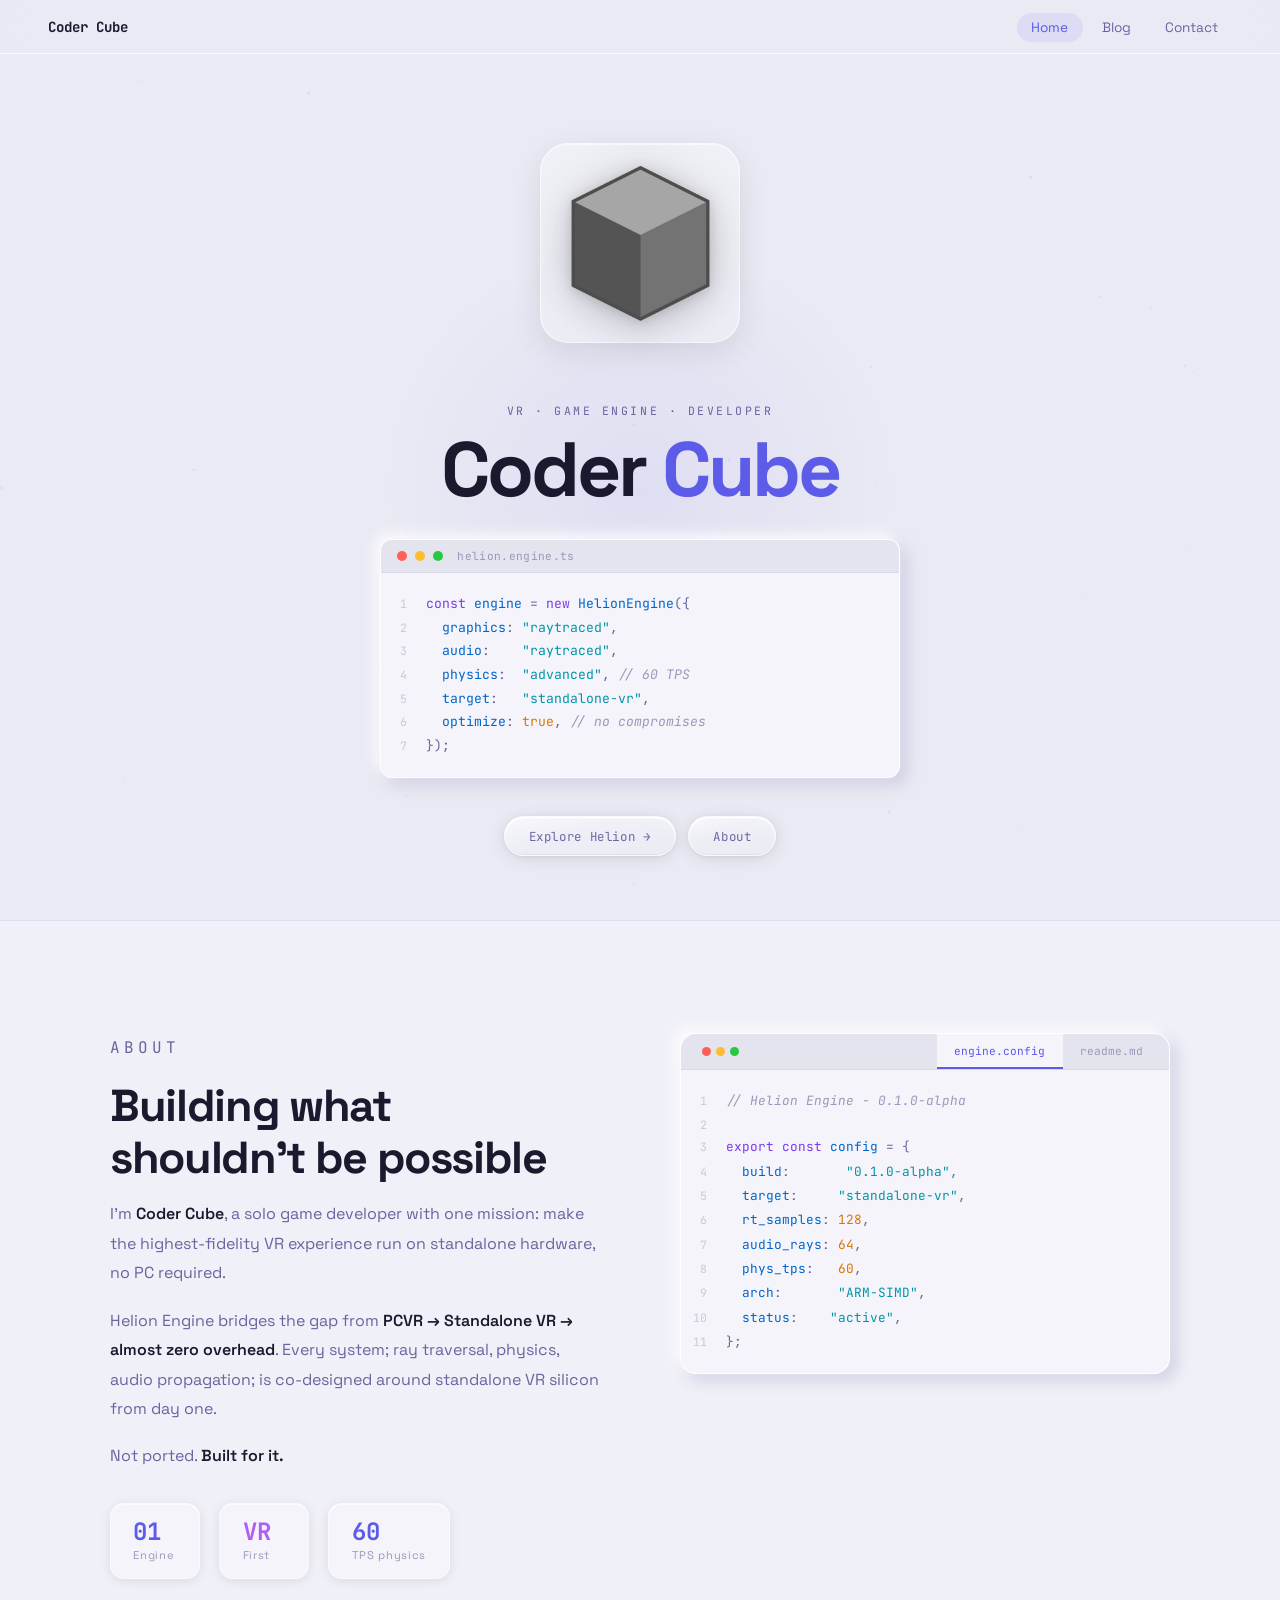
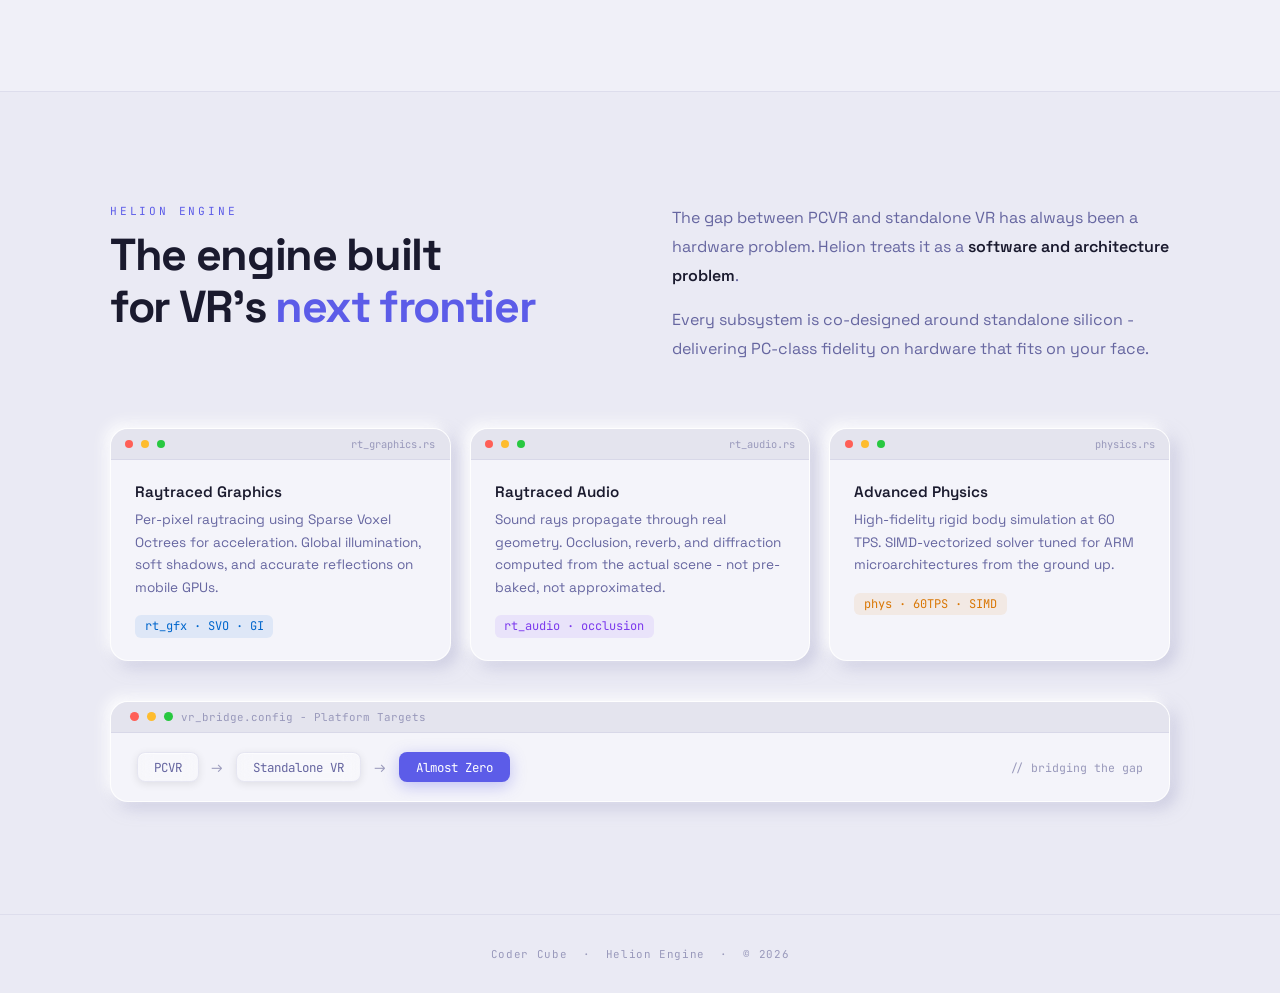
==== commit 84eaca91: "Update Discord contact card to say 'discord.ts' and replace dark mode toggle to be locked to system " ====
--- a/index.html
+++ b/index.html
@@ -201,10 +201,6 @@
       <li><a href="blog.html">Blog</a></li>
       <li><a href="contact.html">Contact</a></li>
     </ul>
-    <button class="theme-toggle" id="themeToggle" aria-label="Toggle dark mode">
-      <svg class="toggle-icon icon-sun" viewBox="0 0 24 24" fill="none" stroke-width="2" stroke-linecap="round" stroke-linejoin="round"><circle cx="12" cy="12" r="5"/><line x1="12" y1="1" x2="12" y2="3"/><line x1="12" y1="21" x2="12" y2="23"/><line x1="4.22" y1="4.22" x2="5.64" y2="5.64"/><line x1="18.36" y1="18.36" x2="19.78" y2="19.78"/><line x1="1" y1="12" x2="3" y2="12"/><line x1="21" y1="12" x2="23" y2="12"/><line x1="4.22" y1="19.78" x2="5.64" y2="18.36"/><line x1="18.36" y1="5.64" x2="19.78" y2="4.22"/></svg>
-      <svg class="toggle-icon icon-moon" viewBox="0 0 24 24" fill="none" stroke-width="2" stroke-linecap="round" stroke-linejoin="round"><path d="M21 12.79A9 9 0 1 1 11.21 3 7 7 0 0 0 21 12.79z"/></svg>
-    </button>
   </div>
 </nav>
 
@@ -367,10 +363,16 @@
 <footer>Coder Cube &nbsp;·&nbsp; Helion Engine &nbsp;·&nbsp; © 2026</footer>
 
 <script>
-document.getElementById('themeToggle').addEventListener('click', () => {
-  const dark = document.documentElement.classList.toggle('dark');
-  localStorage.setItem('cc-theme', dark ? 'dark' : 'light');
-});
+const mediaQuery = window.matchMedia('(prefers-color-scheme: dark)');
+function updateTheme() {
+  if (mediaQuery.matches) {
+    document.documentElement.classList.add('dark');
+  } else {
+    document.documentElement.classList.remove('dark');
+  }
+}
+updateTheme();
+mediaQuery.addEventListener('change', updateTheme);
 
 const canvas = document.getElementById('canvas-bg');
 const ctx = canvas.getContext('2d');
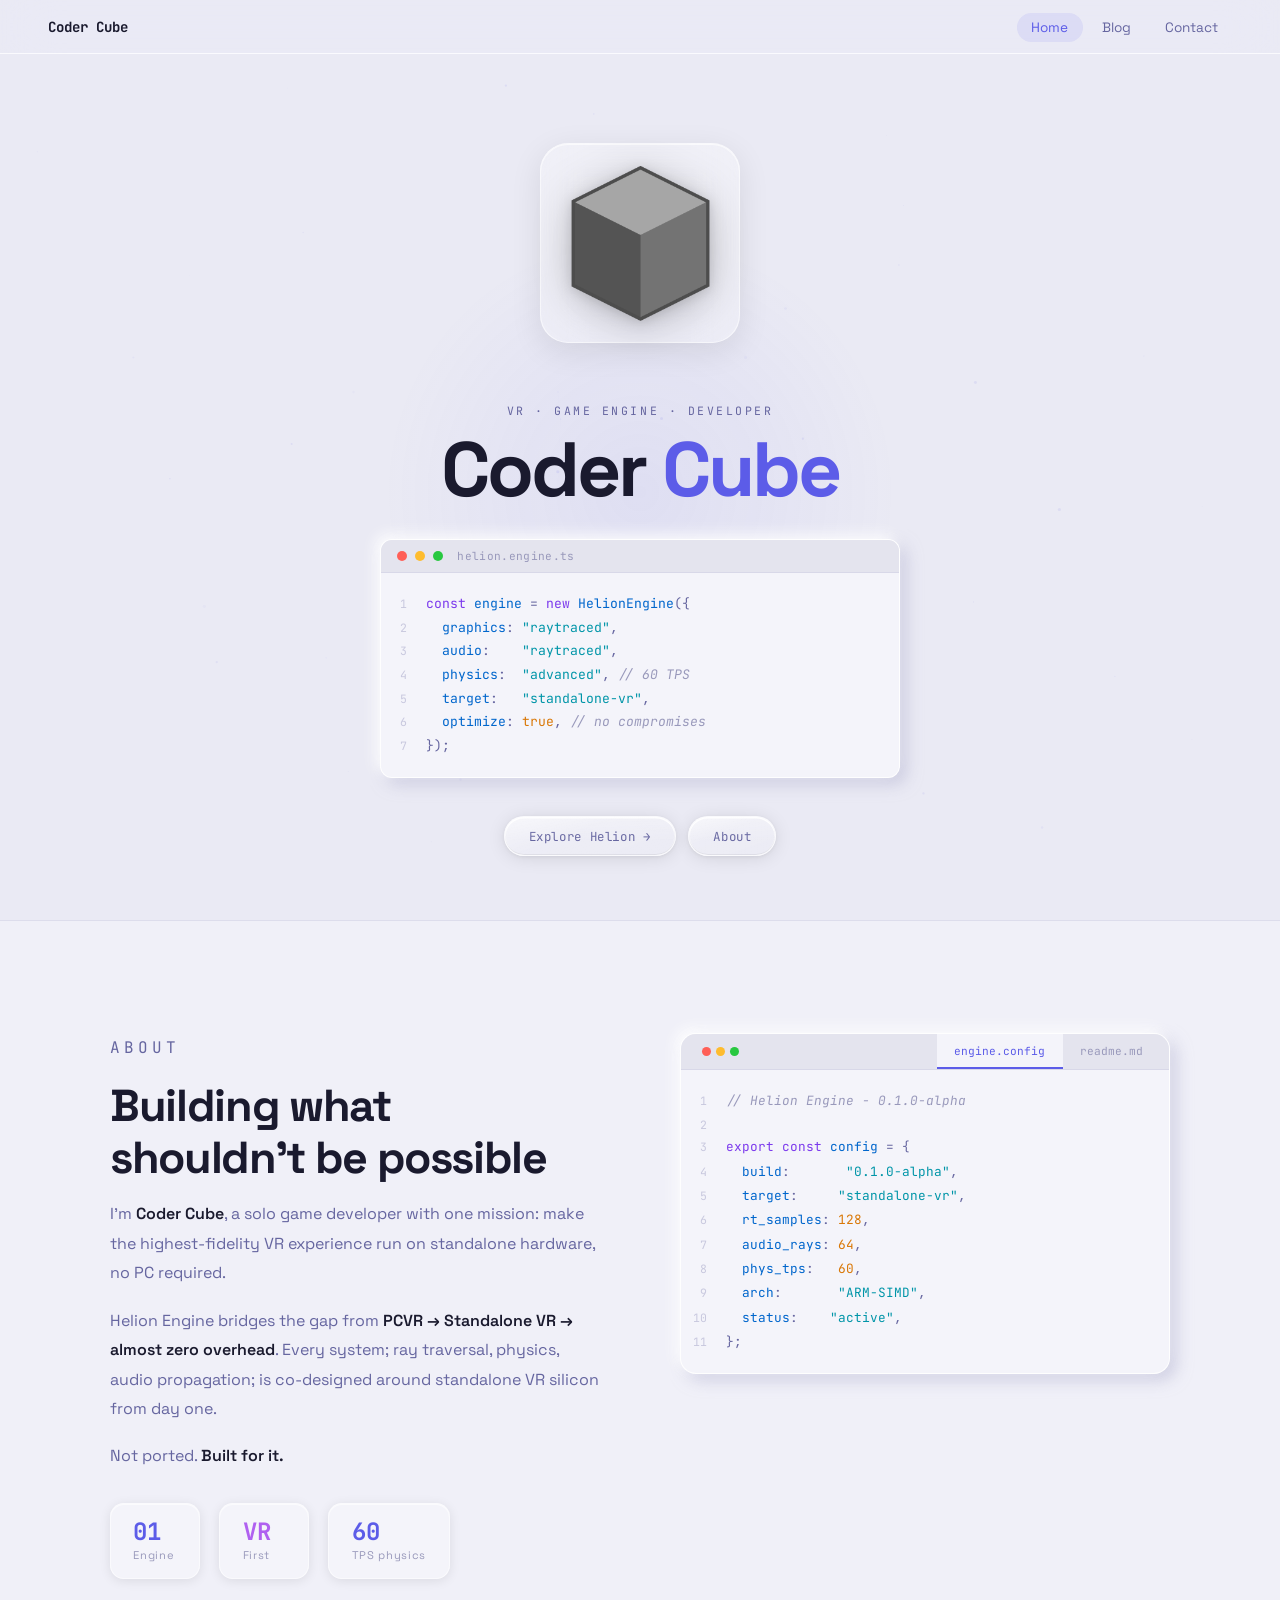
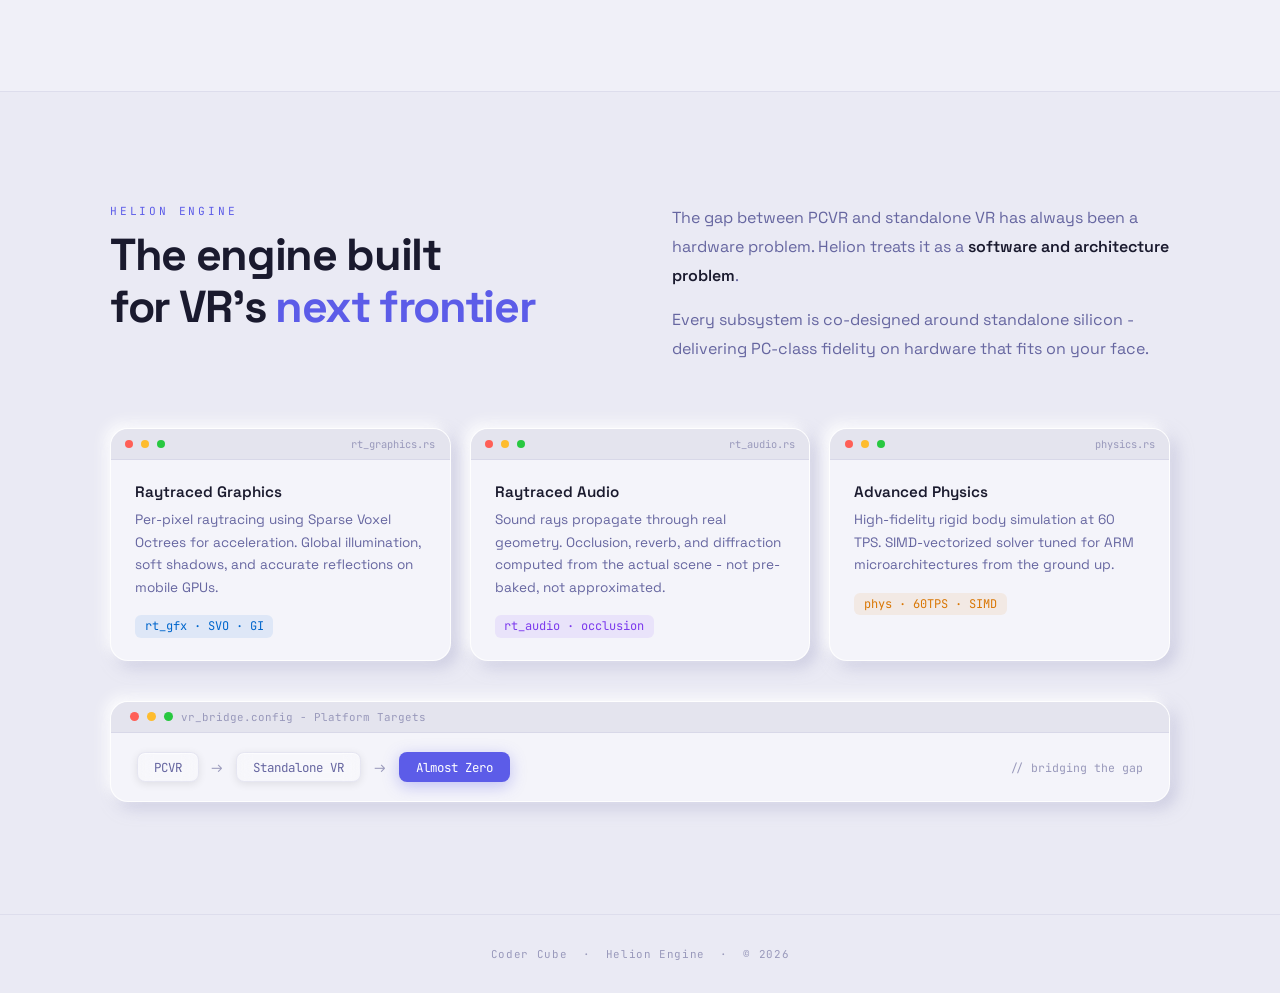
==== commit 89417db5: "Fix Flashbang when loading into dark mode" ====
--- a/index.html
+++ b/index.html
@@ -7,6 +7,19 @@
 <link href="https://fonts.googleapis.com/css2?family=Space+Grotesk:wght@300;400;500;600;700&family=JetBrains+Mono:wght@400;500;700&display=swap" rel="stylesheet" />
 <link rel="stylesheet" href="site.css" />
 <link rel="icon" href="uploads/cube.png" />
+
+<script>
+const mediaQuery = window.matchMedia('(prefers-color-scheme: dark)');
+function updateTheme() {
+  if (mediaQuery.matches) {
+    document.documentElement.classList.add('dark');
+  } else {
+    document.documentElement.classList.remove('dark');
+  }
+}
+updateTheme();
+mediaQuery.addEventListener('change', updateTheme);
+</script>
 
 <template id="__bundler_thumbnail" data-bg-color="#eaeaf4">
   <svg viewBox="0 0 800 600" xmlns="http://www.w3.org/2000/svg">
@@ -363,17 +376,6 @@
 <footer>Coder Cube &nbsp;·&nbsp; Helion Engine &nbsp;·&nbsp; © 2026</footer>
 
 <script>
-const mediaQuery = window.matchMedia('(prefers-color-scheme: dark)');
-function updateTheme() {
-  if (mediaQuery.matches) {
-    document.documentElement.classList.add('dark');
-  } else {
-    document.documentElement.classList.remove('dark');
-  }
-}
-updateTheme();
-mediaQuery.addEventListener('change', updateTheme);
-
 const canvas = document.getElementById('canvas-bg');
 const ctx = canvas.getContext('2d');
 let W, H, pts = [];
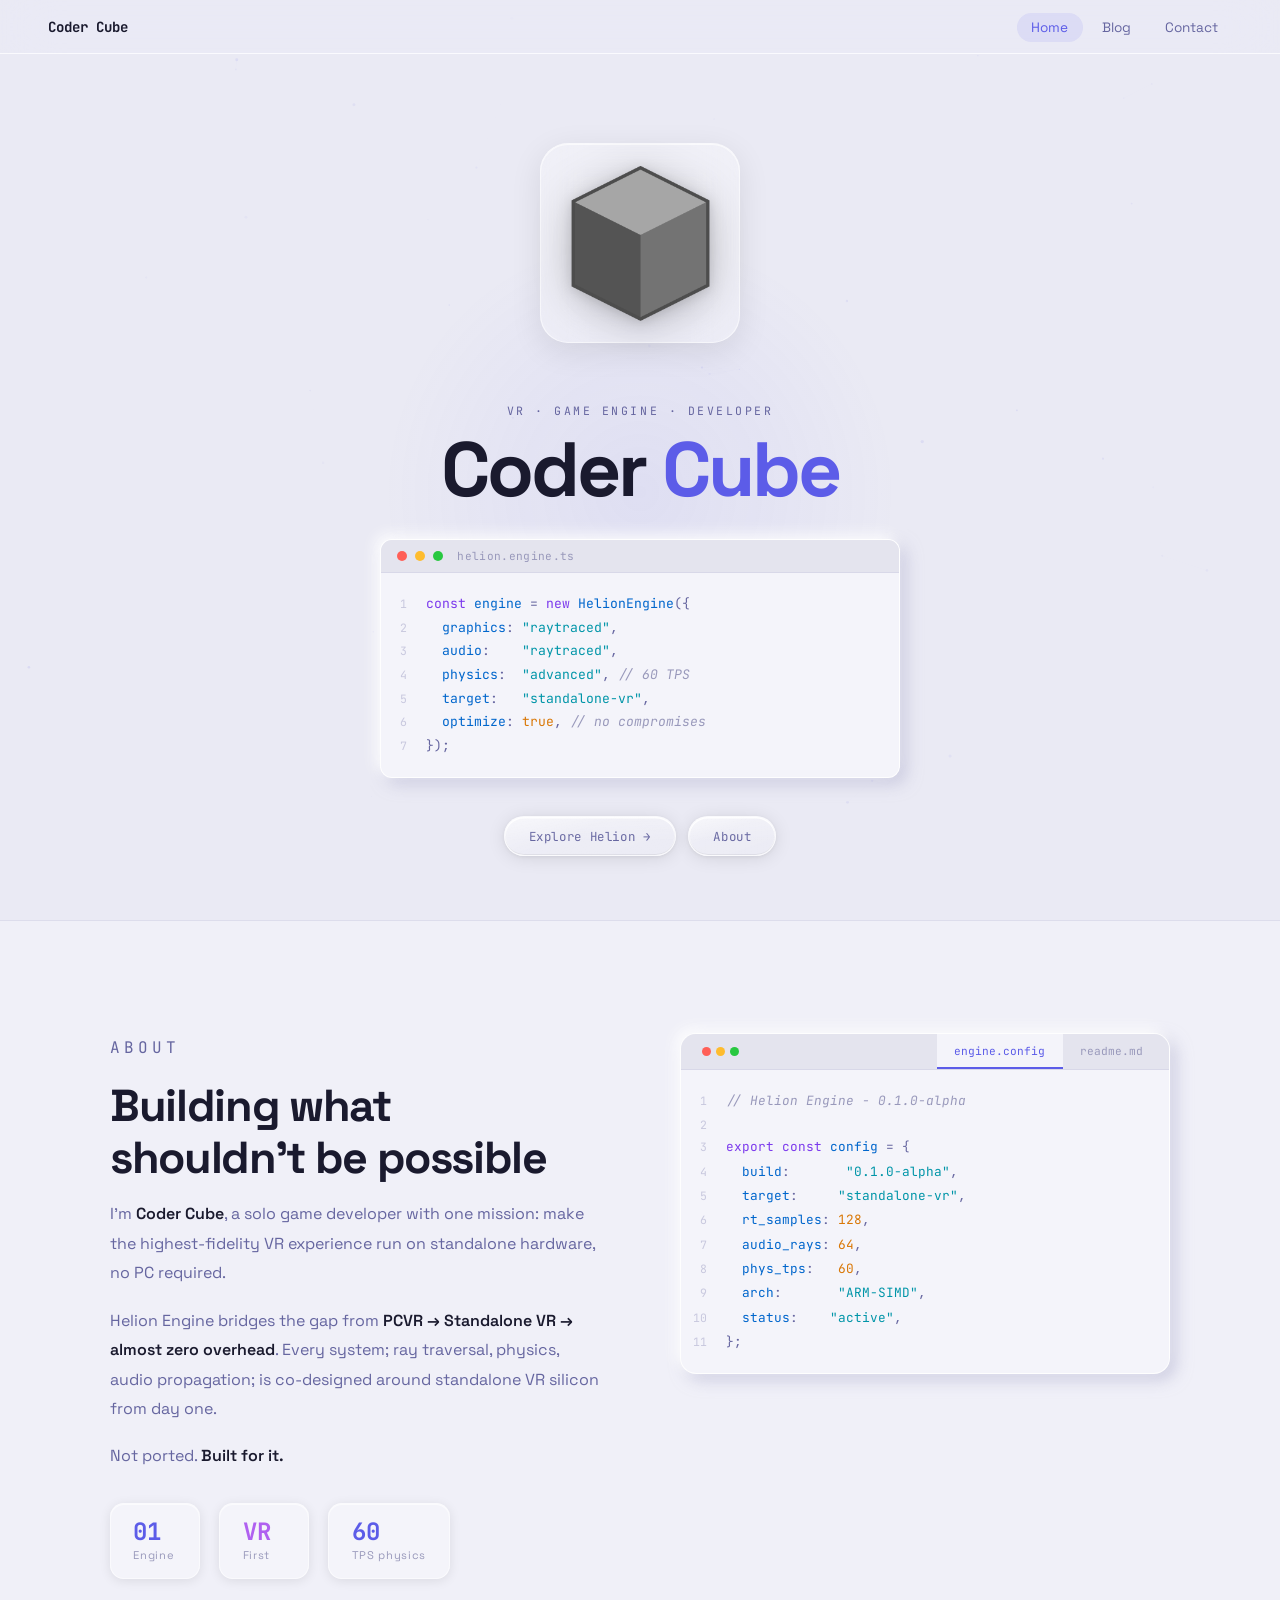
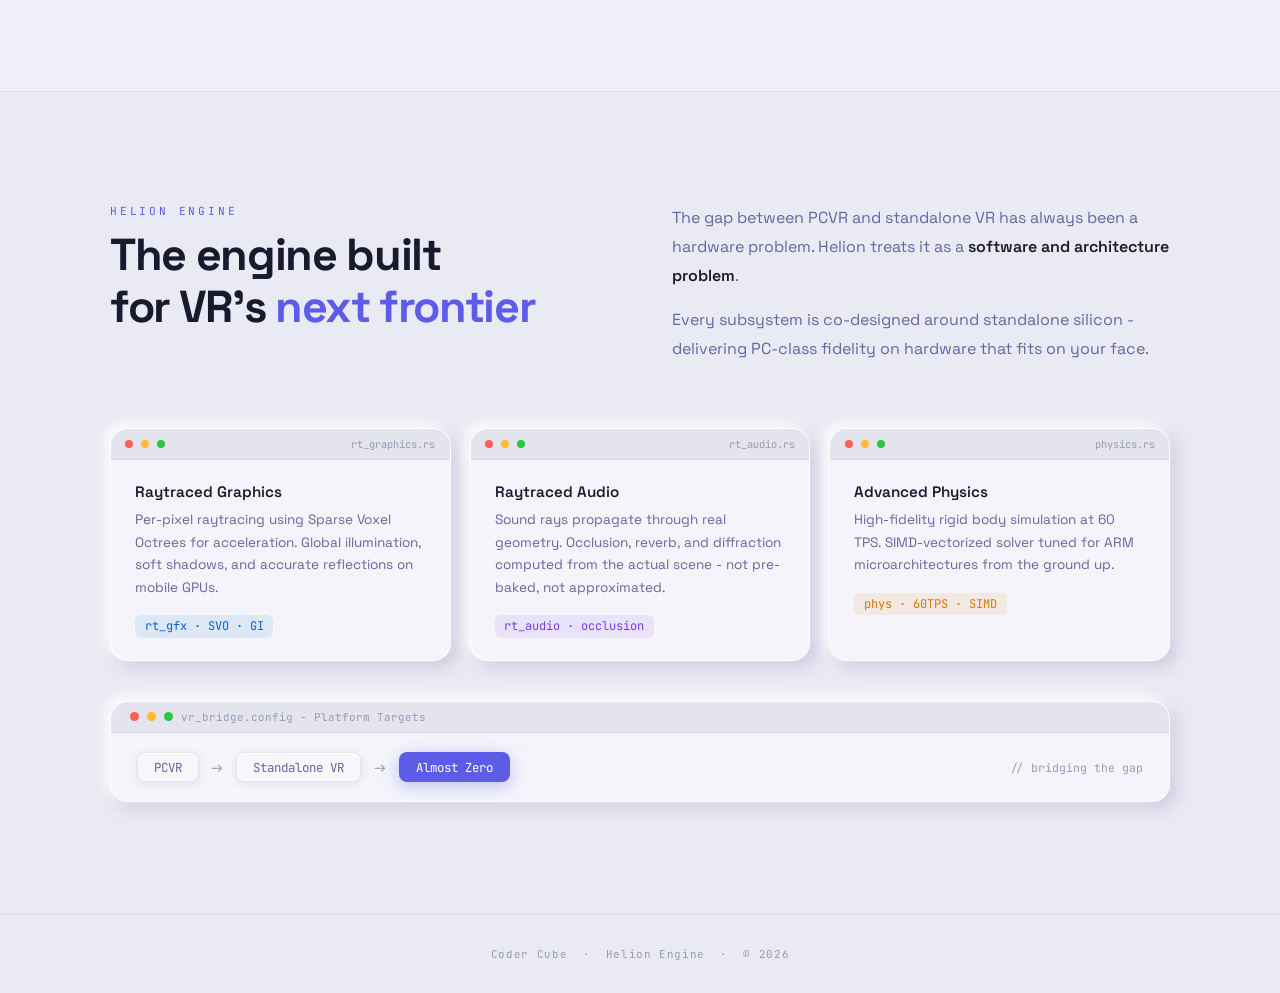
==== commit 40bce412: "Fix animations on index.html" ====
--- a/index.html
+++ b/index.html
@@ -352,7 +352,7 @@
         </div>
       </div>
     </div>
-    <div class="vr-bar reveal">
+    <div class="vr-bar">
       <div class="vr-bar-header">
         <div class="feat-code-dot" style="background:#ff5f57;width:9px;height:9px"></div>
         <div class="feat-code-dot" style="background:#febc2e;width:9px;height:9px"></div>
--- a/site.css
+++ b/site.css
@@ -259,11 +259,13 @@
 }
 
 /* Platform-specific hover colors */
-.btn-email:hover   { background: linear-gradient(160deg,rgba(255,255,255,0.7) 0%,rgba(92,92,232,0.15) 100%);  border-color: rgba(92,92,232,0.35);  color: var(--accent); }
+.btn-email:hover   { background: linear-gradient(160deg,rgba(255,255,255,0.7) 0%,rgba(80,80,100,0.12) 100%);  border-color: rgba(80,80,100,0.25);  color: var(--ink); }
+.btn-discord:hover   { background: linear-gradient(160deg,rgba(255,255,255,0.7) 0%,rgba(92,92,232,0.15) 100%);  border-color: rgba(92,92,232,0.35);  color: var(--accent); }
 .btn-youtube:hover { background: linear-gradient(160deg,rgba(255,255,255,0.7) 0%,rgba(255,50,50,0.12) 100%);  border-color: rgba(255,50,50,0.3);   color: #c40000; }
 .btn-github:hover  { background: linear-gradient(160deg,rgba(255,255,255,0.7) 0%,rgba(80,80,100,0.12) 100%);  border-color: rgba(80,80,100,0.25);  color: var(--ink); }
 
-html.dark .btn-email:hover   { background: linear-gradient(160deg,rgba(255,255,255,0.14) 0%,rgba(130,130,255,0.22) 100%); border-color: rgba(130,130,255,0.35); color: #b0b0ff; }
+html.dark .btn-email:hover   { background: linear-gradient(160deg,rgba(255,255,255,0.14) 0%,rgba(210,210,230,0.14) 100%); border-color: rgba(210,210,230,0.25); color: #ddd; }
+html.dark .btn-discord:hover   { background: linear-gradient(160deg,rgba(255,255,255,0.14) 0%,rgba(130,130,255,0.22) 100%); border-color: rgba(130,130,255,0.35); color: #b0b0ff; }
 html.dark .btn-youtube:hover { background: linear-gradient(160deg,rgba(255,255,255,0.14) 0%,rgba(255,60,60,0.22) 100%);   border-color: rgba(255,80,80,0.35);   color: #ff7070; }
 html.dark .btn-github:hover  { background: linear-gradient(160deg,rgba(255,255,255,0.14) 0%,rgba(210,210,230,0.14) 100%); border-color: rgba(210,210,230,0.25); color: #ddd; }
 
@@ -286,12 +288,21 @@
 .reveal {
   opacity: 0;
   transform: translateY(22px);
+  transition: opacity .8s ease, transform .8s ease;
+}
+
+/* apply blur to children instead of the container */
+.reveal > * {
   filter: blur(6px);
-  transition: opacity 1.3s ease, transform 1.3s ease, filter 1.3s ease;
-}
+  transition: filter .8s ease;
+}
+
 .reveal.visible {
   opacity: 1;
   transform: none;
+}
+
+.reveal.visible > * {
   filter: blur(0);
 }
 
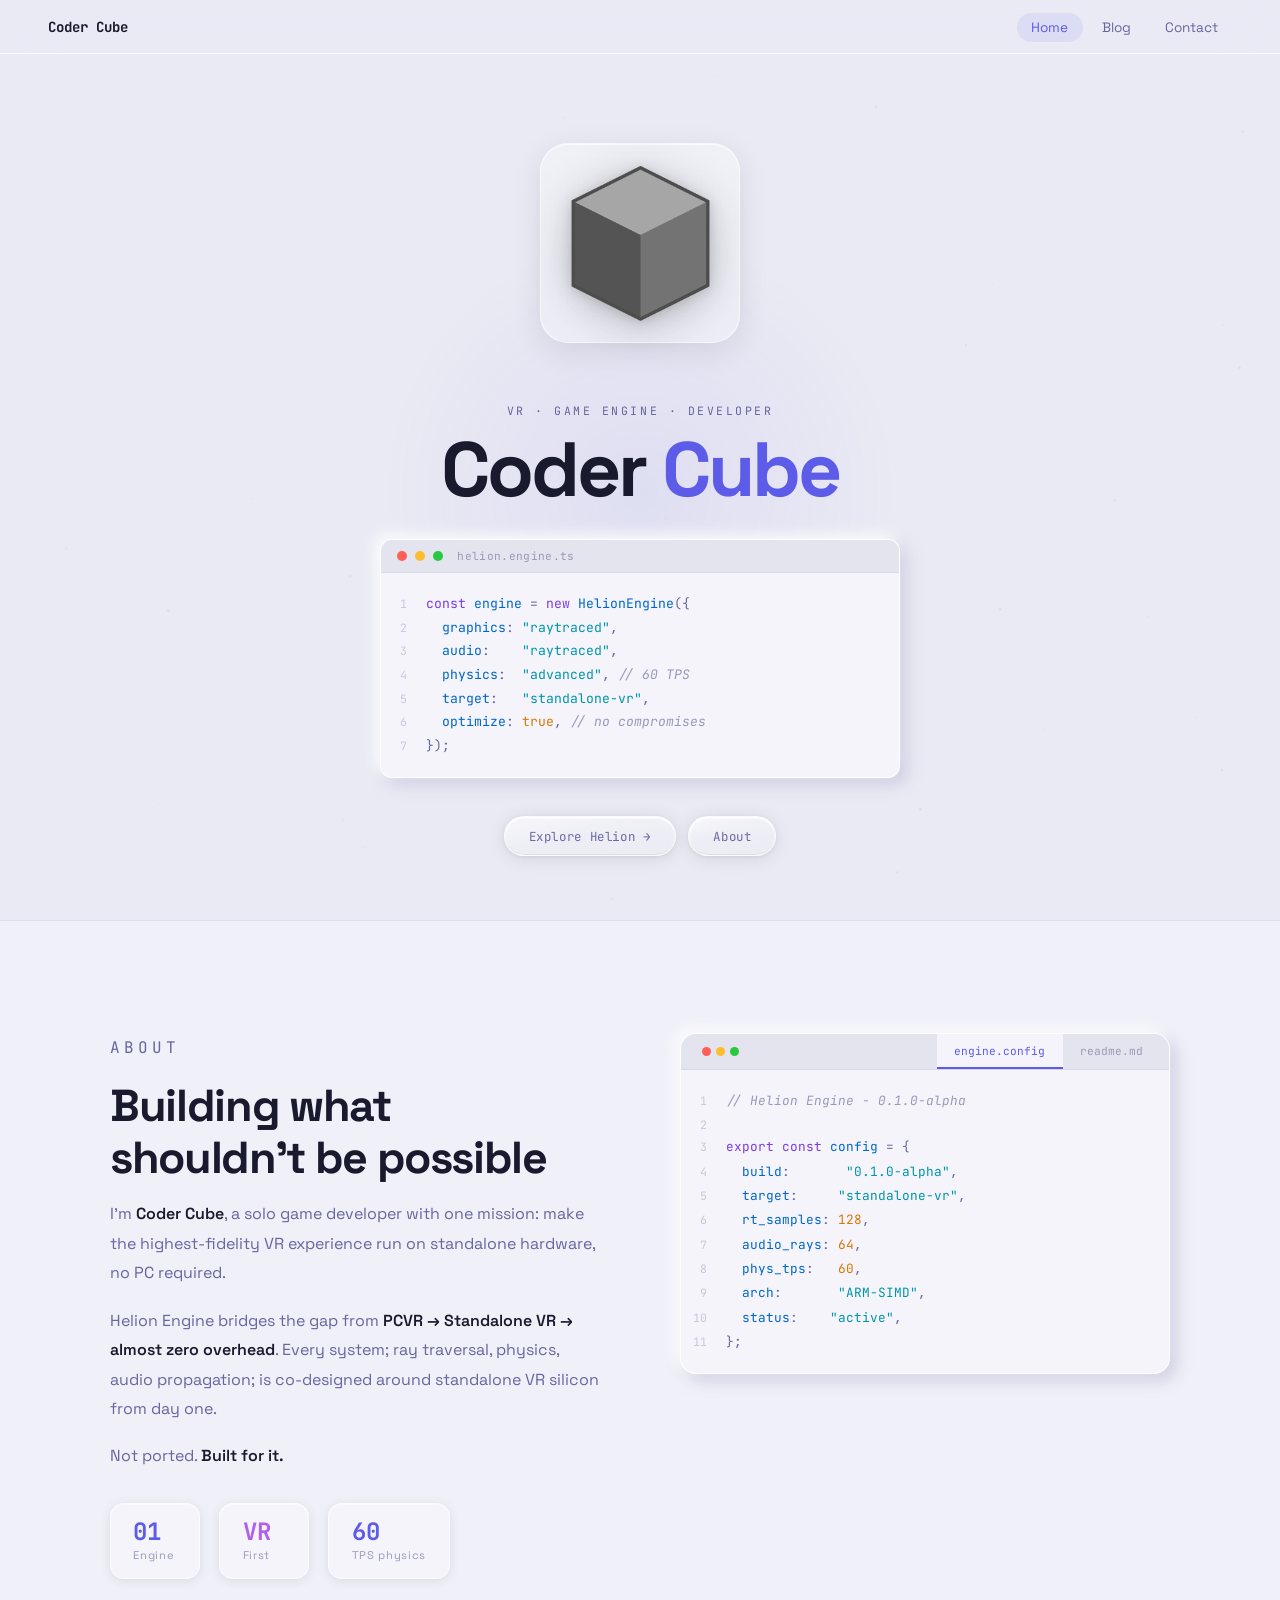
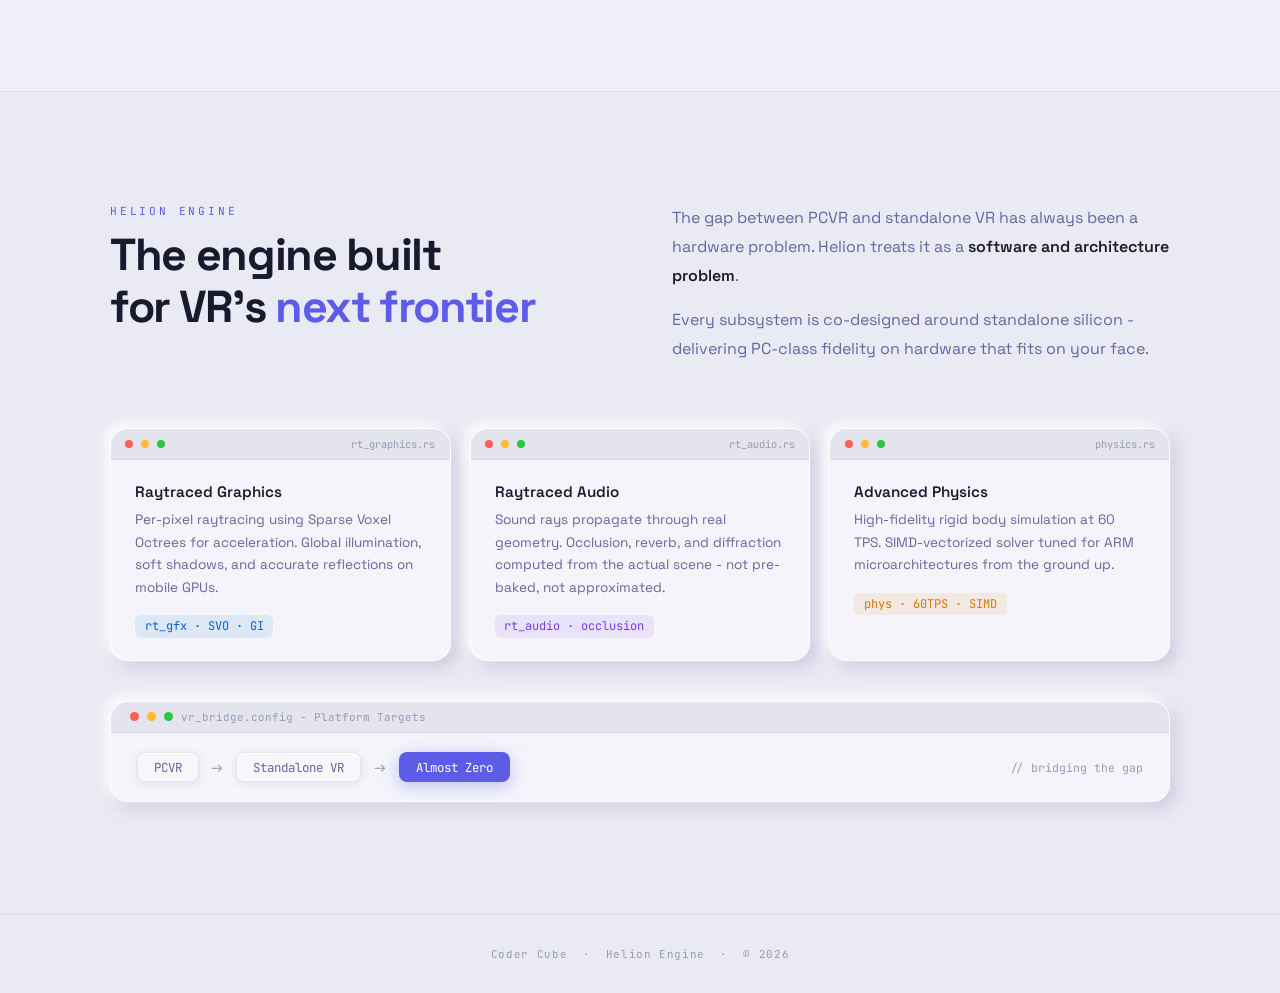
==== commit 8c3b6f1a: "Add mobile menu" ====
--- a/index.html
+++ b/index.html
@@ -209,6 +209,17 @@
     Coder Cube
   </a>
   <div class="nav-right">
+    <svg class="ham hamRotate ham1" viewBox="0 0 100 100" width="30" onclick="document.querySelector('nav').classList.toggle('mobile-open'); this.classList.toggle('active')">
+      <path
+            class="line top"
+            d="m 30,33 h 40 c 0,0 9.044436,-0.654587 9.044436,-8.508902 0,-7.854315 -8.024349,-11.958003 -14.89975,-10.85914 -6.875401,1.098863 -13.637059,4.171617 -13.637059,16.368042 v 40" />
+      <path
+            class="line middle"
+            d="m 30,50 h 40" />
+      <path
+            class="line bottom"
+            d="m 30,67 h 40 c 12.796276,0 15.357889,-11.717785 15.357889,-26.851538 0,-15.133752 -4.786586,-27.274118 -16.667516,-27.274118 -11.88093,0 -18.499247,6.994427 -18.435284,17.125656 l 0.252538,40" />
+    </svg>
     <ul class="nav-links">
       <li><a href="index.html" class="active">Home</a></li>
       <li><a href="blog.html">Blog</a></li>
--- a/site.css
+++ b/site.css
@@ -123,9 +123,48 @@
   color: var(--mid); text-decoration: none; font-size: 0.85rem;
   padding: 0.4rem 0.9rem; border-radius: 20px;
   transition: color 0.2s, background 0.2s;
+  position: relative;
 }
 .nav-links a:hover { color: var(--accent); background: rgba(92,92,232,0.07); }
 .nav-links a.active { color: var(--accent); background: rgba(92,92,232,0.1); }
+
+/* Hamburger menu */
+.ham {
+  cursor: pointer;
+  -webkit-tap-highlight-color: transparent;
+  transition: transform 400ms;
+  -moz-user-select: none;
+  -webkit-user-select: none;
+  -ms-user-select: none;
+  user-select: none;
+  display: none; /* hidden on desktop */
+}
+.hamRotate.active {
+  transform: rotate(45deg);
+}
+.hamRotate180.active {
+  transform: rotate(180deg);
+}
+.line {
+  fill:none;
+  transition: stroke-dasharray 400ms, stroke-dashoffset 400ms;
+  stroke: var(--ink);
+  stroke-width:5.5;
+  stroke-linecap:round;
+}
+html.dark .line { stroke: var(--ink); } /* already var(--ink) */
+.ham1 .top {
+  stroke-dasharray: 40 139;
+}
+.ham1 .bottom {
+  stroke-dasharray: 40 180;
+}
+.ham1.active .top {
+  stroke-dashoffset: -98px;
+}
+.ham1.active .bottom {
+  stroke-dashoffset: -138px;
+}
 
 /* Theme toggle */
 .theme-toggle {
@@ -349,6 +388,26 @@
 /* ── MOBILE ── */
 @media (max-width: 768px) {
   nav { padding: 0.9rem 1.4rem; }
-  .nav-links li:not(:last-child) { display: none; }
+  .ham { display: block; position: absolute; right: 1.4rem; top: 50%; transform: translateY(-50%); }
+  .nav-links { display: none; }
+  nav.mobile-open .nav-links {
+    display: flex;
+    flex-direction: column;
+    position: absolute;
+    top: 100%;
+    left: 0;
+    right: 0;
+    background: var(--nav-bg);
+    backdrop-filter: blur(28px) saturate(180%);
+    -webkit-backdrop-filter: blur(28px) saturate(180%);
+    border-bottom: 1px solid var(--nav-border);
+    padding: 0.8rem;
+    gap: 0.9rem;
+    align-items: flex-end;
+  }
+  nav.mobile-open .nav-links a {
+    padding: 0.6rem 1rem;
+    border-radius: 12px;
+  }
   section { padding: 5rem 1.4rem; }
 }
